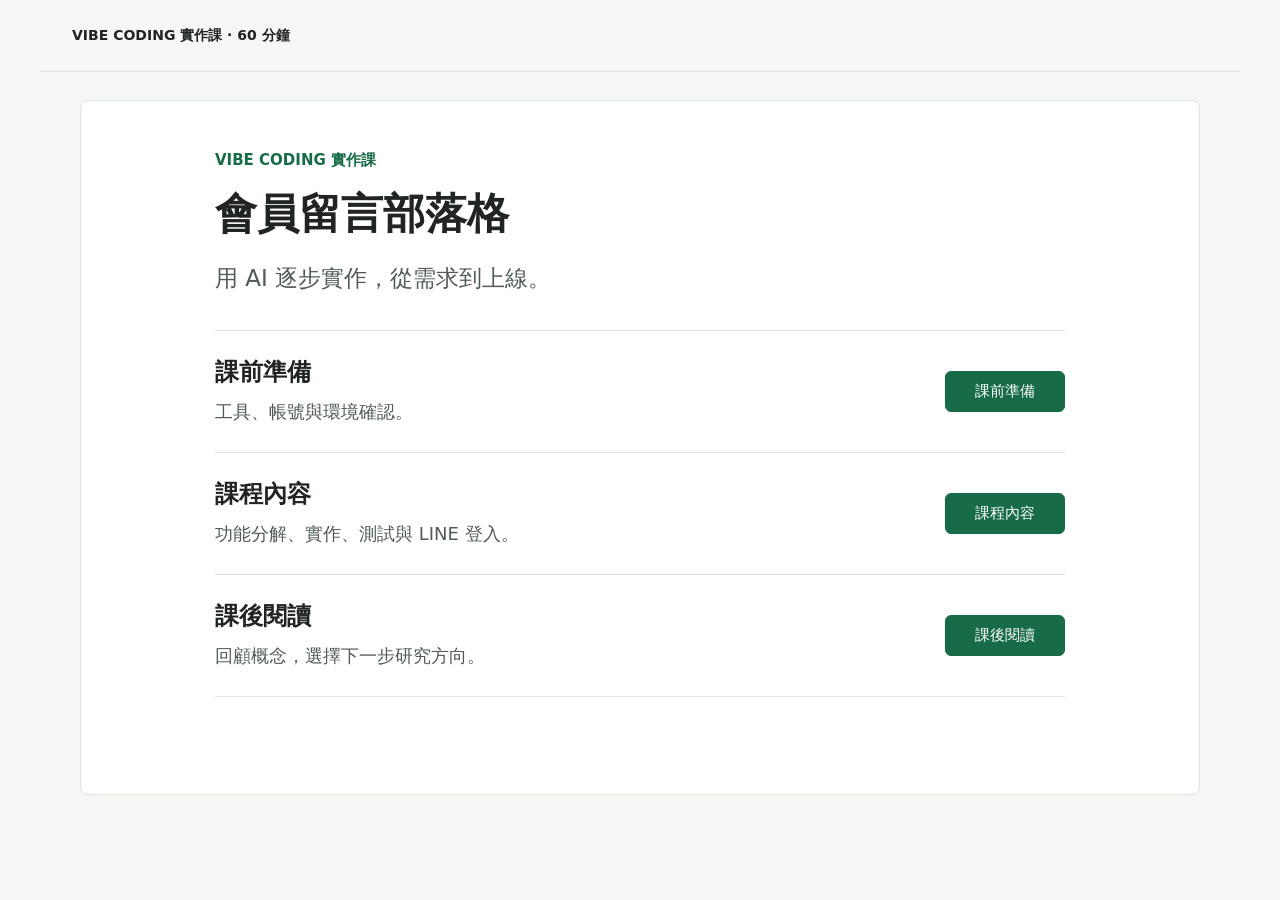
==== index.html @ 8db3536c "first init" ====
<!doctype html>
<html lang="zh-Hant"><head><meta charset="utf-8"><meta name="viewport" content="width=device-width,initial-scale=1"><title>用 Vibe Coding 做出會員留言部落格</title>
<style>
:root{--ink:#202522;--muted:#505b54;--green:#176b46;--paper:#ffffff;--line:#dde4df}
*{box-sizing:border-box}body{margin:0;background:#f5f7f5;color:var(--ink);font-family:system-ui,"Noto Sans TC","Microsoft JhengHei",sans-serif;letter-spacing:0}
header{max-width:1200px;margin:auto;min-height:72px;padding:18px 32px;display:flex;align-items:center;justify-content:space-between;gap:20px;border-bottom:1px solid var(--line);font-size:14px}
header>span{font-weight:700}header>div{display:flex;gap:8px}
button,select{font:inherit;font-size:15px;padding:10px 16px;border:1px solid #b5c2b9;border-radius:6px;background:white;color:var(--ink);cursor:pointer}
button:hover{background:#edf3ef;border-color:var(--green)}button:disabled{opacity:.4;cursor:default}
button:focus-visible,select:focus-visible,a:focus-visible,input:focus-visible{outline:3px solid var(--green);outline-offset:3px}
button[aria-pressed="true"]{background:#e8f2eb}
main{max-width:1120px;margin:28px auto;min-height:calc(100vh - 205px);padding:38px 48px;background:white;border:1px solid var(--line);border-radius:8px}
.slide{display:none}.slide.active{display:block}body:not(.unlocked) .slide.protected{display:none!important}
.label{font-size:15px;font-weight:700;color:var(--green);margin-bottom:16px}
h1{font-size:42px;line-height:1.35;margin:0 0 16px;letter-spacing:0}
h2{font-size:32px;line-height:1.4;margin:0 0 26px;letter-spacing:0}
h3{font-size:23px;line-height:1.45;margin:0 0 10px}
p,li{font-size:21px;line-height:1.8}p{margin:12px 0}ol{padding-left:1.6em}li{padding-left:4px;margin:7px 0}
.lead{font-size:23px;line-height:1.7;color:var(--muted)}
.grid{display:grid;grid-template-columns:1fr 1fr;gap:36px;margin:22px 0}.three{grid-template-columns:repeat(3,1fr);gap:28px}
.block{min-width:0;border-top:2px solid #d3dfd6;padding-top:18px}
.flow{display:grid;grid-template-columns:repeat(4,1fr);gap:22px;margin:28px 0}.flow>div{min-width:0;border-top:2px solid #d3dfd6;padding-top:16px}
.flow strong{display:block;font-size:23px;line-height:1.5}.flow small{display:block;font-size:18px;line-height:1.65;color:var(--muted);margin-top:8px}
.prompt{background:#f0f5f1;border-left:4px solid var(--green);padding:20px 24px;margin-top:24px;font-size:21px;line-height:1.8}
.prompt b{display:block;font-size:17px;color:var(--green);margin-bottom:8px}
.check{font-size:18px;line-height:1.8;color:var(--muted);margin-top:18px}
.note{display:none;margin-top:26px;padding-top:18px;border-top:1px dashed #b5c2b9;color:var(--muted);font-size:17px;line-height:1.8;overflow-wrap:anywhere}
body.notes .slide.active .note{display:block}
a{color:#105a9b;text-decoration:underline;text-underline-offset:4px;overflow-wrap:anywhere}
code{font-size:.9em;background:#edf1ed;padding:3px 6px;border-radius:3px;overflow-wrap:anywhere}
table{width:100%;border-collapse:collapse;font-size:20px}td,th{padding:15px 14px;text-align:left;line-height:1.65;border-bottom:1px solid var(--line);overflow-wrap:anywhere}th{font-size:18px;background:#f1f5f2;color:var(--ink)}
footer{max-width:1120px;margin:0 auto;padding:0 0 24px;display:flex;align-items:center;gap:10px;flex-wrap:wrap}
#jump{max-width:350px;min-width:0}#counter{margin-left:auto;font-size:15px;color:var(--muted);font-variant-numeric:tabular-nums}
#progress{height:3px;background:var(--green);position:fixed;bottom:0;left:0}
#home{max-width:850px;margin:auto;padding:12px 0}#home .lead{margin-bottom:32px}
#home .grid{display:block;border-top:1px solid var(--line);margin:0}
#home .block{border-top:0;border-bottom:1px solid var(--line);padding:24px 0;display:grid;grid-template-columns:1fr auto;column-gap:28px;align-items:center}
#home .block h3{grid-column:1;margin:0;font-size:24px}
#home .block p{grid-column:1;font-size:18px;color:var(--muted);margin:6px 0 0}
#home .block button{grid-column:2;grid-row:1 / span 2;background:var(--green);color:white;border-color:var(--green);min-width:120px}
#home .block button:hover{background:#105235}
body.home-view footer,body.home-view #progress,body.home-view header>div{display:none}
dialog{width:min(460px,90vw);padding:28px;background:white;border:1px solid #b5c2b9;border-radius:8px;color:var(--ink)}
dialog::backdrop{background:#19281f80}dialog h2{font-size:26px;margin-bottom:12px}dialog p{font-size:18px}
dialog input{width:100%;font:inherit;border:1px solid #b5c2b9;border-radius:5px;padding:12px;margin:12px 0}
.dialog-actions{display:flex;gap:10px}dialog #password-unlock{background:var(--green);color:white;border-color:var(--green)}
#password-error{color:#a12626;font-size:16px;min-height:28px}
@media(max-width:1150px){main{margin:24px;max-width:none}footer{margin:0 24px}}
@media(max-width:760px){header{padding:16px 20px;align-items:flex-start;font-size:13px}header>div{flex-wrap:wrap;justify-content:flex-end}header button{font-size:13px;padding:8px 10px}main{margin:16px;padding:26px 22px;min-height:calc(100vh - 210px)}h1{font-size:32px}h2{font-size:27px}h3{font-size:22px}p,li,.lead{font-size:19px}.grid,.three,.flow{grid-template-columns:1fr;gap:22px}.prompt{font-size:19px;padding:18px}.check{font-size:17px}table{font-size:17px}td,th{padding:12px 8px}th{font-size:16px}footer{margin:0 16px;gap:8px}footer button,footer select{padding:9px 11px;font-size:13px}#jump{max-width:240px;flex:1}#home .block{grid-template-columns:1fr;gap:10px;padding:22px 0}#home .block h3,#home .block p,#home .block button{grid-column:1;grid-row:auto}#home .block button{justify-self:start;margin-top:8px}#home .block p{margin:0}#home .lead{margin-bottom:24px}dialog{padding:24px}}
@media print{header,footer,#progress,dialog,button[data-target]{display:none!important}body{background:white}main{border:0;margin:0;padding:0;max-width:none}.slide{display:block!important;break-after:page;padding:24px}.note{display:none!important}h1{font-size:34px}h2{font-size:28px}p,li,.prompt{font-size:18px}@page{size:A4 landscape;margin:12mm}}
.video-frame{width:100%;aspect-ratio:16/9;background:#eef2ef;margin:16px 0;border-radius:6px;overflow:hidden}.video-frame iframe{display:block;width:100%;height:100%;border:0}.video-link{font-size:17px;line-height:1.6}@media print{.video-frame{display:none}}
</style></head><body>
<header><span>VIBE CODING 實作課 · 60 分鐘</span><div><button id="notes" aria-pressed="false">講者筆記</button> <button id="fullscreen">全螢幕</button></div></header>
<main>
<section class="slide" id="home"><div class="label">VIBE CODING 實作課</div><h1>會員留言部落格</h1><p class="lead">用 AI 逐步實作，從需求到上線。</p><div class="grid three"><div class="block"><h3>課前準備</h3><p>工具、帳號與環境確認。</p><button data-target="preparation">課前準備</button></div><div class="block"><h3>課程內容</h3><p>功能分解、實作、測試與 LINE 登入。</p><button data-target="course">課程內容</button></div><div class="block"><h3>課後閱讀</h3><p>回顧概念，選擇下一步研究方向。</p><button data-target="reading">課後閱讀</button></div></div></section>
<section class="slide" id="preparation"><div class="label">課前準備 · Windows / Mac</div><h2>1. 建立 GitHub 帳號</h2><p><a href="https://github.com/signup" target="_blank" rel="noopener noreferrer">開啟 GitHub 註冊頁</a></p><ol><li>依頁面提示選擇註冊方式。</li><li>設定帳號資料與使用者名稱。</li><li>完成畫面要求的驗證，確認 Email 已驗證。</li><li>登入後，確認右上角能找到自己的個人帳號。</li></ol><p class="check">Windows 與 Mac 都用瀏覽器操作。已有帳號的同學直接登入即可。</p><p class="check">完成條件：能登入 GitHub，並記得自己的使用者名稱。</p><aside class="note">官方指引：https://docs.github.com/en/account-and-profile/how-tos/account-management/creating-an-account-on-github 。頁面可能提供 Email 或其他帳號註冊方式，以實際提示為準。</aside></section>
<section class="slide"><div class="label">課前準備 · Windows / Mac</div><h2>2. 使用 GitHub 帳號註冊 Netlify</h2><p><a href="https://app.netlify.com/signup" target="_blank" rel="noopener noreferrer">開啟 Netlify 註冊頁</a></p><ol><li>先確認瀏覽器已登入剛才的 GitHub 帳號。</li><li>在 Netlify 註冊頁選擇 GitHub。</li><li>若跳到 GitHub 授權頁，確認帳號後同意登入所需授權。</li><li>回到 Netlify，依畫面完成初始設定。</li><li>能進入 Netlify 管理頁面，就完成帳號準備。</li></ol><p class="check">Windows 與 Mac 操作相同。今天先完成註冊，專案部署在課堂進行。</p><aside class="note">註冊 Netlify 與授權部署某個 GitHub repository 是不同步驟；不要將登入授權誤認為已完成專案串接。參考 https://docs.netlify.com/manage/accounts-and-billing/user-settings/ 。</aside></section>
<section class="slide"><div class="label">課前準備 · Windows / Mac</div><h2>3. 安裝 Antigravity</h2><p><a href="https://antigravity.google/download" target="_blank" rel="noopener noreferrer">開啟 Antigravity 官方下載頁</a>，選擇本課使用的 <strong>Antigravity IDE</strong>。</p><div class="grid"><div class="block"><h3>Windows</h3><div class="video-frame"><iframe src="https://www.youtube-nocookie.com/embed/L0rEJdU8fmA" title="Windows：安裝 Antigravity 教學影片" loading="lazy" referrerpolicy="strict-origin-when-cross-origin" allow="accelerometer; autoplay; clipboard-write; encrypted-media; gyroscope; picture-in-picture; web-share" allowfullscreen></iframe></div><p class="video-link"><a href="https://www.youtube.com/watch?v=L0rEJdU8fmA" target="_blank" rel="noopener noreferrer">在 YouTube 觀看 Windows 教學</a></p><p>選 Windows 與對應架構。<br>下載後執行安裝程式，依提示完成安裝。<br>從開始選單開啟 Antigravity。</p><p class="check">設定 → 系統 → 關於 → 系統類型：確認 x64 或 ARM64。</p></div><div class="block"><h3>Mac</h3><div class="video-frame"><iframe src="https://www.youtube-nocookie.com/embed/P3u3w96lR7U" title="Mac：安裝 Antigravity 教學影片" loading="lazy" referrerpolicy="strict-origin-when-cross-origin" allow="accelerometer; autoplay; clipboard-write; encrypted-media; gyroscope; picture-in-picture; web-share" allowfullscreen></iframe></div><p class="video-link"><a href="https://www.youtube.com/watch?v=P3u3w96lR7U" target="_blank" rel="noopener noreferrer">在 YouTube 觀看 Mac 教學</a></p><p>選 macOS 與對應晶片。<br>打開下載檔，依安裝提示完成。<br>從「應用程式」開啟 Antigravity。</p><p class="check">Apple 選單 → 關於這台 Mac：M 系列選 Apple Silicon，Intel 選 Intel。</p></div></div><aside class="note">官方下載頁同時提供多種產品，講師應指明 IDE，並於課前提供示範使用的版本。遇到系統版本不支援時請先聯絡講師，勿隨意安裝非官方來源。</aside></section>
<section class="slide"><div class="label">課前準備 · Windows / Mac</div><h2>3. 登入並確認 Antigravity 可以使用</h2><ol><li>開啟 Antigravity，依初始設定提示操作。</li><li>選擇登入，依提示在瀏覽器完成帳號驗證。</li><li>返回 Antigravity，確認可以開啟專案與使用 AI 對話。</li><li>建立一個「blog-class」資料夾，並在工具內開啟。</li></ol><div class="prompt"><b>第一次交給 AI 的任務</b>請在這個專案建立一個簡單的歡迎網頁，標題是「我的部落格」，並告訴我如何預覽。請先用不需要額外套件的方式完成。</div><p class="check">完成條件：看得到網頁，再請 AI 修改標題，確認更新。</p><aside class="note">官方入門文件：https://antigravity.google/docs 。實際登入方式、介面與可用額度依目前產品及帳號而定。若不能使用 AI，應在課前排除。</aside></section>
<section class="slide"><div class="label">課前準備 · Windows / Mac</div><h2>4. 安裝 Node.js，npm 會一起安裝</h2><p>Node.js 執行專案工具；npm 用來安裝專案需要的套件。</p><p><a href="https://nodejs.org/en/download" target="_blank" rel="noopener noreferrer">開啟 Node.js 官方下載頁</a>，選擇 <strong>LTS</strong> 與自己的作業系統。</p><div class="grid"><div class="block"><h3>Windows</h3><p>選適合電腦架構的 .msi 安裝檔。<br>執行安裝，保留 npm 與 PATH 預設選項。<br>安裝後重新開啟 Antigravity。</p></div><div class="block"><h3>Mac</h3><p>選 macOS 的 .pkg 安裝檔。<br>打開安裝程式，依提示完成。<br>安裝後重新開啟 Antigravity。</p></div></div><p class="check">已有 Node.js 的同學先檢查版本；依講師起始專案要求決定是否更新。</p><aside class="note">npm 官方安裝文件：https://docs.npmjs.com/downloading-and-installing-node-js-and-npm/ 。簡單 HTML 不一定需要 Node.js，但本課若使用套件與建置工具就需要。講師應固定起始專案支援的 LTS 版本，課堂不另教版本管理器。</aside></section>
<section class="slide"><div class="label">課前準備 · Windows / Mac</div><h2>5. 選擇 Vibe Coding Agent</h2><p class="lead">你可以選擇自己喜歡的 Agent，這堂課我使用 <strong>Claude</strong> 示範。</p><div class="grid"><div class="block"><h3>開發工具</h3><p>Antigravity 是我們開啟專案、查看程式與預覽成果的工作環境。</p></div><div class="block"><h3>Vibe Coding Agent</h3><p>理解你的需求，協助建立、修改與檢查程式。請選擇能操作專案檔案的 Agent。</p></div></div><ol><li>依你選擇的 Agent 完成設定與登入。</li><li>確認 Agent 能存取「blog-class」專案。</li><li>請它修改網頁標題，重新預覽確認結果。</li></ol><p class="check">Windows 與 Mac 都需完成相同的使用測試；安裝方式依所選 Agent 的官方指引。</p><aside class="note">講師使用 Claude，同學可自由選擇 Agent。Claude 模型與 Claude Code 是不同層次的選擇，依講師實際示範配置說明；不要預設每個工具都支援相同模型或登入方式。學生應於課前確認能使用且可讀寫專案。</aside></section>
<section class="slide"><div class="label">課前準備 · Windows / Mac</div><h2>6. 檢查安裝結果</h2><div class="grid"><div class="block"><h3>Windows</h3><p>開啟開始選單，搜尋並開啟「命令提示字元」。</p><p><code>node -v</code><br><code>npm -v</code></p><p class="check">PowerShell 若出現 npm.ps1 執行限制，先用命令提示字元或 <code>npm.cmd -v</code>。</p></div><div class="block"><h3>Mac</h3><p>按 Command + 空白鍵，搜尋並開啟「終端機」。</p><p><code>node -v</code><br><code>npm -v</code></p><p class="check">每行輸入後按 Enter。兩個指令都應顯示版本號。</p></div></div><p class="check">找不到指令時，先關閉並重開終端機與 Antigravity；仍失敗就把錯誤訊息提供給講師。</p><p class="check">另檢查 <code>git --version</code>。若未安裝，依 <a href="https://git-scm.com/downloads" target="_blank" rel="noopener noreferrer">Git 官方指引</a>完成，Mac 依系統提示安裝開發工具。</p><button data-target="course">準備完成，開始課程</button><aside class="note">Node.js 安裝不等於已安裝 Git，GitHub 帳號也不會自動提供本機 Git。先確認所有同學的 Git 可用。安裝 npm 不需要建立 npm 帳號。</aside></section>
<section class="slide protected" id="course"><div class="label">01 · 使用者視角 vs 工程師視角</div><h2>同一個部落格，兩種工作流程</h2><div class="grid"><div class="block"><h3>使用者視角</h3><ol><li>進入部落格</li><li>用 LINE 登入</li><li>發表留言</li></ol></div><div class="block"><h3>工程師視角</h3><ol><li>定義部落格功能</li><li>定義會員與註冊功能</li><li>實作與測試留言</li><li>串接 LINE Login</li></ol></div></div><p class="lead">我們用 AI，把使用者的需求一步步變成可以操作的網站。</p><aside class="note">先展示成品，再切換到工程師視角。開發順序不同於使用者操作順序。這堂課以具備會員與留言功能的部落格為案例。</aside></section>
<section class="slide protected"><div class="label">02 · 所需工具</div><h2>開始前，準備好三項工具</h2><div class="grid three"><div class="block"><h3>GitHub 帳號</h3><p>存放程式碼與版本。</p><p class="check">Git 負責版本管理。GitHub 是存放 Git 專案的平台。</p></div><div class="block"><h3>Netlify 帳號</h3><p>部署網站，取得可分享的網址。</p><p class="check">連接 GitHub，程式更新後觸發部署。</p></div><div class="block"><h3>Antigravity</h3><p>用自然語言請 AI 建立與修改程式。</p><p class="check">課前完成安裝與登入。Agent 可自由選擇，本課以 Claude 示範。</p></div></div><div class="prompt"><b>課前小任務</b>請用 Antigravity 產生一個簡單網頁，並成功預覽。確認工具能使用，再開始課堂實作。</div><aside class="note">課堂先帶四個操作：開啟專案資料夾、描述需求、預覽成果、提出具體修改。完整留言與登入也需要資料庫及 LINE Login channel；講師應課前準備好設定與可部署的起始專案，或給同步實作同學設定指引。Git 本身沒有帳號。</aside></section>
<section class="slide protected"><div class="label">03 · 我們來實作吧！</div><h2>一個讓會員註冊、留言的部落格</h2><p class="lead">所有人可以閱讀文章，會員登入後可以發表留言。</p><div class="flow"><div><strong>部落格定義</strong><small>文章、閱讀、留言</small></div><div><strong>會員定義</strong><small>註冊、登入、權限</small></div><div><strong>測試</strong><small>確認資料與功能</small></div><div><strong>LINE Login</strong><small>接入真實身分</small></div></div><div class="prompt"><b>今天的完成條件</b>文章能閱讀、留言能保存、留言能辨識作者，最後使用 LINE 登入完成留言。</div><aside class="note">建議節奏：視角與工具 8 分鐘、需求分解 5 分鐘、部落格 15 分鐘、會員 12 分鐘、測試 8 分鐘、LINE 串接 12 分鐘。部署穿插在實作中。這是使用準備好起始專案的示範安排。</aside></section>
<section class="slide protected"><div class="label">04 · 部落格功能實作</div><h2>先定義網站需要做什麼</h2><div class="grid"><div class="block"><h3>文章功能</h3><p>文章列表<br>文章內容頁<br>標題、摘要與內容</p></div><div class="block"><h3>留言功能</h3><p>閱讀留言<br>新增留言<br>刪除自己的留言</p></div></div><div class="prompt"><b>交給 AI 的需求</b>請規劃一個班級部落格，包含文章列表、文章內容與留言區。訪客可以閱讀，登入會員才能留言。請先列出頁面、資料與實作步驟，再開始建立。</div><aside class="note">先用範例文章，不加文章編輯後台。留言要有規則，會員功能稍後接入。</aside></section>
<section class="slide protected"><div class="label">04 · 部落格功能實作</div><h2>畫面、規則與資料，各自負責什麼？</h2><div class="grid three"><div class="block"><h3>前端</h3><p>顯示文章、留言與輸入框。</p></div><div class="block"><h3>後端</h3><p>處理留言請求，檢查資料與權限。</p></div><div class="block"><h3>資料庫</h3><p>保存文章、會員及留言。</p></div></div><div class="prompt"><b>交給 AI 的需求</b>請建立文章與留言畫面，使用共用資料庫儲存留言。每則留言記錄文章、作者、內容與時間。請依起始專案的架構實作，並標明尚未接通的會員功能。</div><p class="check">先看到畫面，再確認重新整理與其他瀏覽器能讀到相同資料。</p><aside class="note">留言只存在本機瀏覽器不等於共用資料庫。未接會員時可先用開發測試資料，正式留言入口需等待會員與權限接通。</aside></section>
<section class="slide protected"><div class="label">04 · 部落格功能實作</div><h2>第一版完成，就先部署一次</h2><div class="grid"><div class="block"><h3>Git + GitHub</h3><p>保存一次修改版本。<br>把程式碼推送到遠端專案。</p></div><div class="block"><h3>Netlify</h3><p>連接 GitHub 專案。<br>依架構設定建置與環境變數。</p></div></div><p class="lead">取得網站網址，從手機或另一個瀏覽器開啟。</p><div class="prompt"><b>交給 AI 的需求</b>請依現有專案整理 Netlify 部署步驟，列出前端、後端與資料庫需要的設定。秘密值放在後端環境變數，並告訴我如何確認部署成功。</div><aside class="note">部署貫穿實作，不再另外增加一大段理論。純靜態 HTML 不足以獨自完成安全登入與多人共用留言，需要相容的後端函式或外部後端服務與資料庫。</aside></section>
<section class="slide protected"><div class="label">05 · 會員功能實作</div><h2>先定義網站自己的會員</h2><table><thead><tr><th>功能</th><th>規則</th></tr></thead><tbody><tr><td>註冊</td><td>建立網站會員資料，同一身分不重複建立</td></tr><tr><td>登入</td><td>確認會員身分，維持登入狀態</td></tr><tr><td>留言</td><td>用登入會員作為作者</td></tr><tr><td>刪除</td><td>只允許作者刪除自己的留言</td></tr><tr><td>登出</td><td>結束登入狀態，不能繼續新增留言</td></tr></tbody></table><p class="check">會員資料包含網站會員 ID、顯示名稱與外部身分識別。</p><aside class="note">先設計網站資料與規則，最後用 LINE 當登入來源。會員註冊可以在第一次 LINE 登入成功時自動完成。</aside></section>
<section class="slide protected"><div class="label">05 · 會員功能實作</div><h2>先用測試身分，接通會員與留言</h2><div class="prompt"><b>交給 AI 的需求</b>請實作會員資料與留言權限。先提供僅限開發環境的測試會員 A、B，用來驗證註冊、登入、登出。後端用登入狀態決定作者，並檢查刪除權限。LINE 串接後替換測試登入，正式環境必須關閉測試入口。</div><div class="grid"><div class="block"><h3>會員 A</h3><p>新增一則留言。<br>能刪除自己的留言。</p></div><div class="block"><h3>會員 B</h3><p>看到 A 的留言。<br>不能刪除 A 的留言。</p></div></div><aside class="note">這裡不另做一套帳號密碼登入。開發測試入口不能成為公開網站的登入漏洞；公開測試前須確認環境隔離或關閉入口。</aside></section>
<section class="slide protected"><div class="label">06 · 測試</div><h2>我們怎麼知道功能真的完成了？</h2><table><thead><tr><th>測試操作</th><th>預期結果</th></tr></thead><tbody><tr><td>未登入發表留言</td><td>後端拒絕，畫面提示登入</td></tr><tr><td>會員 A 發表留言</td><td>留言顯示正確作者</td></tr><tr><td>重新整理、換瀏覽器</td><td>仍能讀到已保存的留言</td></tr><tr><td>會員 B 刪除 A 的留言</td><td>後端拒絕刪除</td></tr><tr><td>空白留言、送出失敗</td><td>顯示清楚提示，不假裝成功</td></tr><tr><td>登出後再次留言</td><td>要求重新登入</td></tr></tbody></table><aside class="note">除了手動操作，也請 AI 提供對應權限檢查。僅隱藏刪除按鈕不能證明後端權限正確。</aside></section>
<section class="slide protected"><div class="label">06 · 測試</div><h2>遇到問題，怎麼讓 AI 協助修正？</h2><div class="grid"><div class="block"><h3>描述操作與預期</h3><p>「我用會員 B 刪除 A 的留言，預期應該拒絕。」</p></div><div class="block"><h3>描述實際結果</h3><p>「實際上留言被刪掉了。請檢查後端權限。」</p></div></div><div class="prompt"><b>交給 AI 的需求</b>請根據這個重現步驟定位原因，提出修正並說明如何驗證。修正後重新檢查未登入、作者本人及其他會員的操作結果。</div><p class="lead">修正後，再做同一個測試確認結果。</p><aside class="note">示範一個錯誤回報。錯誤訊息可以給 AI，秘密金鑰與會員個資需移除。不要只要求「幫我修好」。</aside></section>
<section class="slide protected"><div class="label">07 · 串接 LINE Login</div><h2>把測試身分換成 LINE 身分</h2><div class="flow"><div><strong>網站入口</strong><small>按下 LINE 登入</small></div><div><strong>LINE 授權</strong><small>使用者登入並同意</small></div><div><strong>後端驗證</strong><small>處理授權回傳</small></div><div><strong>會員登入</strong><small>找到會員或首次建立</small></div></div><p class="lead">LINE 確認外部身分，網站保存自己的會員資料與權限。</p><p class="check">首次登入完成會員註冊；再次登入找到同一位會員。</p><aside class="note">這是概念流程，不是完整協定細節。LINE Login 不等於 LINE 聊天機器人。額外手機或班級資格驗證可以留作課後延伸。</aside></section>
<section class="slide protected"><div class="label">07 · 串接 LINE Login</div><h2>完成設定，跑一次真正的登入與留言</h2><div class="prompt"><b>交給 AI 的需求</b>請將會員登入串接 LINE Login，列出 channel、回呼網址與後端環境變數設定。後端完成身分驗證並維持登入狀態，首次登入建立會員。請處理取消授權，並關閉正式環境的測試登入。</div><div class="grid"><div class="block"><h3>整合驗收</h3><p>首次登入不漏建會員。<br>再次登入不重複建立。<br>登入後能留言，登出後不能。</p></div><div class="block"><h3>持續交付</h3><p>提交並推送新版本。<br>確認 Netlify 部署結果。<br>在線上網址再跑一次流程。</p></div></div><aside class="note">課前準備 LINE channel，並確認正式網址的回呼設定。先講測試，再串接，最後仍需整合測試。Git 更新觸發設定好的建置、檢查與部署；自動化測試需要額外配置。</aside></section>
<section class="slide protected" id="reading"><div class="label">課後閱讀</div><h2>從今天的成果，回頭理解技術</h2><table><thead><tr><th>今天做了什麼</th><th>接著研究什麼</th></tr></thead><tbody><tr><td>文章與留言畫面</td><td>HTML、CSS、JavaScript 與響應式版面</td></tr><tr><td>保存會員與留言</td><td>後端 API、資料庫與資料關聯</td></tr><tr><td>LINE 登入後留言</td><td>OAuth、登入狀態與後端權限檢查</td></tr><tr><td>保存版本與更新網站</td><td>Git、GitHub、建置與 CI/CD</td></tr></tbody></table><div class="prompt"><b>課後練習</b>選一個小需求，例如顯示留言時間。先寫完成條件，再請 AI 實作、驗證，最後部署新版。</div><p class="check">閱讀方向：MDN Web Docs、Git 官方文件、Netlify Docs 與 LINE Developers 文件。</p><button data-target="home">回到首頁</button></section>
</main><footer><button data-target="home">首頁</button><button id="prev" aria-label="上一張">上一張</button><button id="next" aria-label="下一張">下一張</button><select id="jump" aria-label="選擇投影片"></select><button id="print">列印 / PDF</button><span id="counter" aria-live="polite"></span></footer><div id="progress"></div>
<dialog id="password-dialog" aria-labelledby="password-title"><div id="password-form"><h2 id="password-title">輸入課程密碼</h2><p>解鎖課程內容與課後閱讀。</p><label for="course-password">密碼</label><input id="course-password" type="password" autocomplete="off" required aria-describedby="password-error"><div id="password-error" role="alert"></div><div class="dialog-actions"><button type="button" id="password-unlock">解鎖</button><button type="button" id="password-cancel">取消</button></div></div></dialog>
<script>
document.querySelectorAll('[data-target]').forEach(button=>button.onclick=()=>show(slides.findIndex(s=>s.id===button.dataset.target)));
const slides=[...document.querySelectorAll('.slide')];let current=0,unlocked=false,pendingSlide=0;const jump=document.getElementById('jump');const dialog=document.getElementById('password-dialog');const password=document.getElementById('course-password');const error=document.getElementById('password-error');
function updateMenu(){jump.replaceChildren();slides.forEach((s,i)=>{const o=document.createElement('option');o.value=i;o.textContent=s.classList.contains('protected')&&!unlocked ? `${i+1}. 需密碼解鎖` : `${i+1}. ${s.querySelector('h1,h2').textContent}`;jump.append(o)});jump.value=current}
function show(i){const target=Math.max(0,Math.min(slides.length-1,i));if(slides[target].classList.contains('protected')&&!unlocked){pendingSlide=target;jump.value=current;password.value='';error.textContent='';if(!dialog.open)dialog.showModal();password.focus();return}current=target;document.body.classList.toggle('home-view',slides[current].id==='home');slides.forEach((s,n)=>{s.classList.toggle('active',n===current);s.setAttribute('aria-hidden',n!==current)});jump.value=current;document.getElementById('counter').textContent=`${current+1} / ${slides.length}`;document.getElementById('progress').style.width=`${(current+1)/slides.length*100}%`;document.getElementById('prev').disabled=current===0;document.getElementById('next').disabled=current===slides.length-1;try{history.replaceState(null,'',`#slide-${current+1}`)}catch{}window.scrollTo(0,0)}
function unlockCourse(){if(password.value!=='moz-tutorial'){error.textContent='密碼不正確，請重新輸入。';password.focus();return}unlocked=true;document.body.classList.add('unlocked');password.value='';dialog.close();updateMenu();show(pendingSlide)}
document.getElementById('password-unlock').onclick=unlockCourse;
password.addEventListener('keydown',e=>{if(e.key==='Enter'){e.preventDefault();unlockCourse()}});
document.getElementById('password-cancel').onclick=()=>dialog.close();updateMenu();const requestedSlide=(Number(location.hash.match(/slide-(\d+)/)?.[1])||1)-1;show(0);
document.getElementById('prev').onclick=()=>show(current-1);document.getElementById('next').onclick=()=>show(current+1);jump.onchange=()=>show(Number(jump.value));document.getElementById('notes').onclick=e=>{const on=document.body.classList.toggle('notes');e.target.setAttribute('aria-pressed',on)};document.getElementById('print').onclick=()=>window.print();document.getElementById('fullscreen').onclick=async()=>{try{if(document.fullscreenElement)await document.exitFullscreen();else await document.documentElement.requestFullscreen()}catch{document.getElementById('fullscreen').textContent='此環境不支援全螢幕'}};document.addEventListener('keydown',e=>{if(dialog.open)return;if(['SELECT','INPUT','TEXTAREA','BUTTON'].includes(document.activeElement.tagName))return;if(['ArrowRight','PageDown',' '].includes(e.key)){e.preventDefault();show(current+1)}if(['ArrowLeft','PageUp'].includes(e.key)){e.preventDefault();show(current-1)}if(e.key==='Home')show(0);if(e.key==='End')show(slides.length-1)});show(requestedSlide);
</script></body></html>
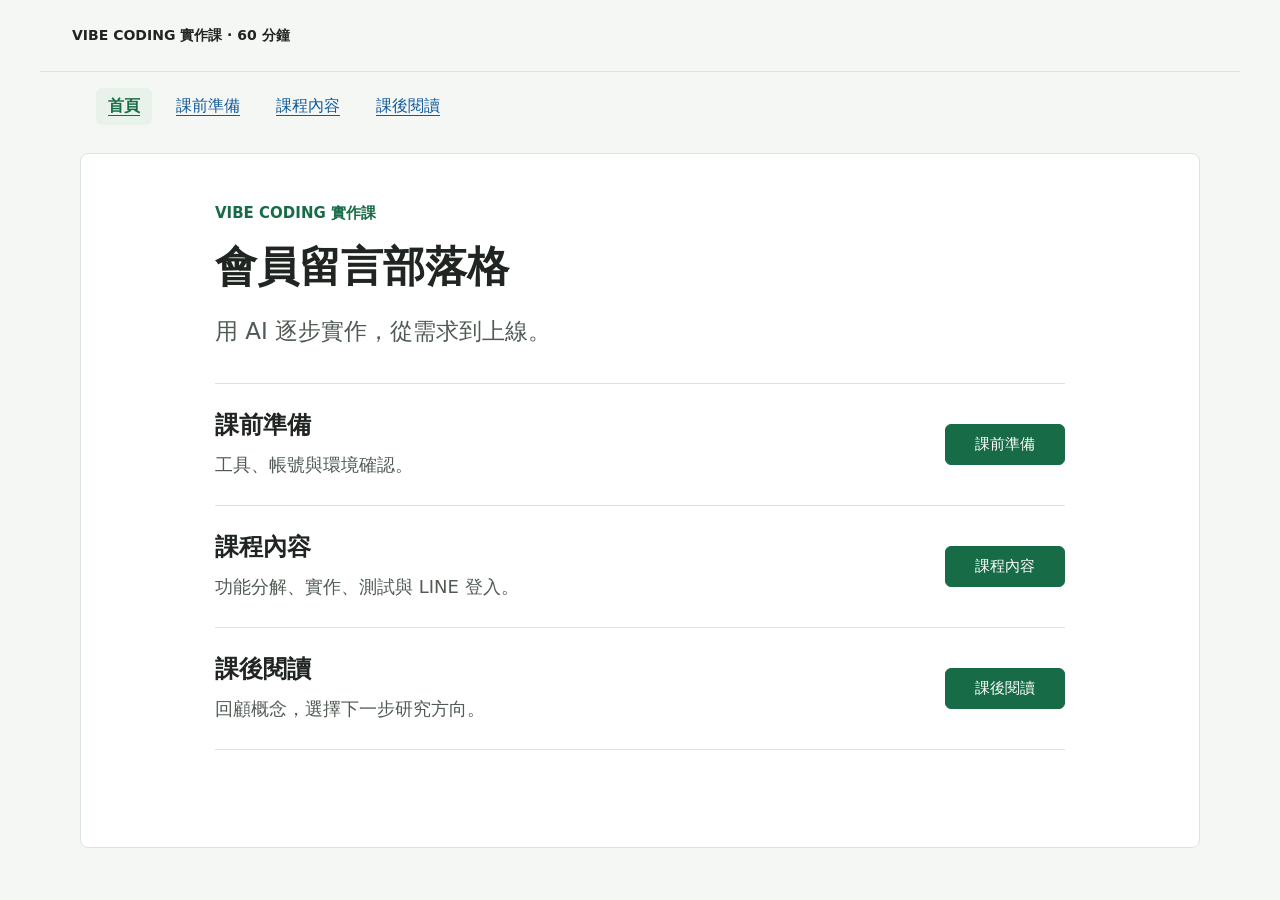
==== commit 04688896: "Split workshop into independently editable section pages" ====
--- a/index.html
+++ b/index.html
@@ -1,88 +1,47 @@
 <!doctype html>
-<html lang="zh-Hant"><head><meta charset="utf-8"><meta name="viewport" content="width=device-width,initial-scale=1"><title>用 Vibe Coding 做出會員留言部落格</title>
-<style>
-:root{--ink:#202522;--muted:#505b54;--green:#176b46;--paper:#ffffff;--line:#dde4df}
-*{box-sizing:border-box}body{margin:0;background:#f5f7f5;color:var(--ink);font-family:system-ui,"Noto Sans TC","Microsoft JhengHei",sans-serif;letter-spacing:0}
-header{max-width:1200px;margin:auto;min-height:72px;padding:18px 32px;display:flex;align-items:center;justify-content:space-between;gap:20px;border-bottom:1px solid var(--line);font-size:14px}
-header>span{font-weight:700}header>div{display:flex;gap:8px}
-button,select{font:inherit;font-size:15px;padding:10px 16px;border:1px solid #b5c2b9;border-radius:6px;background:white;color:var(--ink);cursor:pointer}
-button:hover{background:#edf3ef;border-color:var(--green)}button:disabled{opacity:.4;cursor:default}
-button:focus-visible,select:focus-visible,a:focus-visible,input:focus-visible{outline:3px solid var(--green);outline-offset:3px}
-button[aria-pressed="true"]{background:#e8f2eb}
-main{max-width:1120px;margin:28px auto;min-height:calc(100vh - 205px);padding:38px 48px;background:white;border:1px solid var(--line);border-radius:8px}
-.slide{display:none}.slide.active{display:block}body:not(.unlocked) .slide.protected{display:none!important}
-.label{font-size:15px;font-weight:700;color:var(--green);margin-bottom:16px}
-h1{font-size:42px;line-height:1.35;margin:0 0 16px;letter-spacing:0}
-h2{font-size:32px;line-height:1.4;margin:0 0 26px;letter-spacing:0}
-h3{font-size:23px;line-height:1.45;margin:0 0 10px}
-p,li{font-size:21px;line-height:1.8}p{margin:12px 0}ol{padding-left:1.6em}li{padding-left:4px;margin:7px 0}
-.lead{font-size:23px;line-height:1.7;color:var(--muted)}
-.grid{display:grid;grid-template-columns:1fr 1fr;gap:36px;margin:22px 0}.three{grid-template-columns:repeat(3,1fr);gap:28px}
-.block{min-width:0;border-top:2px solid #d3dfd6;padding-top:18px}
-.flow{display:grid;grid-template-columns:repeat(4,1fr);gap:22px;margin:28px 0}.flow>div{min-width:0;border-top:2px solid #d3dfd6;padding-top:16px}
-.flow strong{display:block;font-size:23px;line-height:1.5}.flow small{display:block;font-size:18px;line-height:1.65;color:var(--muted);margin-top:8px}
-.prompt{background:#f0f5f1;border-left:4px solid var(--green);padding:20px 24px;margin-top:24px;font-size:21px;line-height:1.8}
-.prompt b{display:block;font-size:17px;color:var(--green);margin-bottom:8px}
-.check{font-size:18px;line-height:1.8;color:var(--muted);margin-top:18px}
-.note{display:none;margin-top:26px;padding-top:18px;border-top:1px dashed #b5c2b9;color:var(--muted);font-size:17px;line-height:1.8;overflow-wrap:anywhere}
-body.notes .slide.active .note{display:block}
-a{color:#105a9b;text-decoration:underline;text-underline-offset:4px;overflow-wrap:anywhere}
-code{font-size:.9em;background:#edf1ed;padding:3px 6px;border-radius:3px;overflow-wrap:anywhere}
-table{width:100%;border-collapse:collapse;font-size:20px}td,th{padding:15px 14px;text-align:left;line-height:1.65;border-bottom:1px solid var(--line);overflow-wrap:anywhere}th{font-size:18px;background:#f1f5f2;color:var(--ink)}
-footer{max-width:1120px;margin:0 auto;padding:0 0 24px;display:flex;align-items:center;gap:10px;flex-wrap:wrap}
-#jump{max-width:350px;min-width:0}#counter{margin-left:auto;font-size:15px;color:var(--muted);font-variant-numeric:tabular-nums}
-#progress{height:3px;background:var(--green);position:fixed;bottom:0;left:0}
-#home{max-width:850px;margin:auto;padding:12px 0}#home .lead{margin-bottom:32px}
-#home .grid{display:block;border-top:1px solid var(--line);margin:0}
-#home .block{border-top:0;border-bottom:1px solid var(--line);padding:24px 0;display:grid;grid-template-columns:1fr auto;column-gap:28px;align-items:center}
-#home .block h3{grid-column:1;margin:0;font-size:24px}
-#home .block p{grid-column:1;font-size:18px;color:var(--muted);margin:6px 0 0}
-#home .block button{grid-column:2;grid-row:1 / span 2;background:var(--green);color:white;border-color:var(--green);min-width:120px}
-#home .block button:hover{background:#105235}
-body.home-view footer,body.home-view #progress,body.home-view header>div{display:none}
-dialog{width:min(460px,90vw);padding:28px;background:white;border:1px solid #b5c2b9;border-radius:8px;color:var(--ink)}
-dialog::backdrop{background:#19281f80}dialog h2{font-size:26px;margin-bottom:12px}dialog p{font-size:18px}
-dialog input{width:100%;font:inherit;border:1px solid #b5c2b9;border-radius:5px;padding:12px;margin:12px 0}
-.dialog-actions{display:flex;gap:10px}dialog #password-unlock{background:var(--green);color:white;border-color:var(--green)}
-#password-error{color:#a12626;font-size:16px;min-height:28px}
-@media(max-width:1150px){main{margin:24px;max-width:none}footer{margin:0 24px}}
-@media(max-width:760px){header{padding:16px 20px;align-items:flex-start;font-size:13px}header>div{flex-wrap:wrap;justify-content:flex-end}header button{font-size:13px;padding:8px 10px}main{margin:16px;padding:26px 22px;min-height:calc(100vh - 210px)}h1{font-size:32px}h2{font-size:27px}h3{font-size:22px}p,li,.lead{font-size:19px}.grid,.three,.flow{grid-template-columns:1fr;gap:22px}.prompt{font-size:19px;padding:18px}.check{font-size:17px}table{font-size:17px}td,th{padding:12px 8px}th{font-size:16px}footer{margin:0 16px;gap:8px}footer button,footer select{padding:9px 11px;font-size:13px}#jump{max-width:240px;flex:1}#home .block{grid-template-columns:1fr;gap:10px;padding:22px 0}#home .block h3,#home .block p,#home .block button{grid-column:1;grid-row:auto}#home .block button{justify-self:start;margin-top:8px}#home .block p{margin:0}#home .lead{margin-bottom:24px}dialog{padding:24px}}
-@media print{header,footer,#progress,dialog,button[data-target]{display:none!important}body{background:white}main{border:0;margin:0;padding:0;max-width:none}.slide{display:block!important;break-after:page;padding:24px}.note{display:none!important}h1{font-size:34px}h2{font-size:28px}p,li,.prompt{font-size:18px}@page{size:A4 landscape;margin:12mm}}
-.video-frame{width:100%;aspect-ratio:16/9;background:#eef2ef;margin:16px 0;border-radius:6px;overflow:hidden}.video-frame iframe{display:block;width:100%;height:100%;border:0}.video-link{font-size:17px;line-height:1.6}@media print{.video-frame{display:none}}
-</style></head><body>
-<header><span>VIBE CODING 實作課 · 60 分鐘</span><div><button id="notes" aria-pressed="false">講者筆記</button> <button id="fullscreen">全螢幕</button></div></header>
+<html lang="zh-Hant">
+<head>
+<meta charset="utf-8">
+<meta name="viewport" content="width=device-width,initial-scale=1">
+<title>首頁 · 用 Vibe Coding 做出會員留言部落格</title>
+<link rel="stylesheet" href="assets/styles.css">
+</head>
+<body class="home-view">
+<header><span>VIBE CODING 實作課 · 60 分鐘</span></header>
+
+<nav class="site-nav" aria-label="課程導覽"><a href="index.html" aria-current="page">首頁</a><a href="preparation.html">課前準備</a><a href="course.html">課程內容</a><a href="reading.html">課後閱讀</a></nav>
+
 <main>
-<section class="slide" id="home"><div class="label">VIBE CODING 實作課</div><h1>會員留言部落格</h1><p class="lead">用 AI 逐步實作，從需求到上線。</p><div class="grid three"><div class="block"><h3>課前準備</h3><p>工具、帳號與環境確認。</p><button data-target="preparation">課前準備</button></div><div class="block"><h3>課程內容</h3><p>功能分解、實作、測試與 LINE 登入。</p><button data-target="course">課程內容</button></div><div class="block"><h3>課後閱讀</h3><p>回顧概念，選擇下一步研究方向。</p><button data-target="reading">課後閱讀</button></div></div></section>
-<section class="slide" id="preparation"><div class="label">課前準備 · Windows / Mac</div><h2>1. 建立 GitHub 帳號</h2><p><a href="https://github.com/signup" target="_blank" rel="noopener noreferrer">開啟 GitHub 註冊頁</a></p><ol><li>依頁面提示選擇註冊方式。</li><li>設定帳號資料與使用者名稱。</li><li>完成畫面要求的驗證，確認 Email 已驗證。</li><li>登入後，確認右上角能找到自己的個人帳號。</li></ol><p class="check">Windows 與 Mac 都用瀏覽器操作。已有帳號的同學直接登入即可。</p><p class="check">完成條件：能登入 GitHub，並記得自己的使用者名稱。</p><aside class="note">官方指引：https://docs.github.com/en/account-and-profile/how-tos/account-management/creating-an-account-on-github 。頁面可能提供 Email 或其他帳號註冊方式，以實際提示為準。</aside></section>
-<section class="slide"><div class="label">課前準備 · Windows / Mac</div><h2>2. 使用 GitHub 帳號註冊 Netlify</h2><p><a href="https://app.netlify.com/signup" target="_blank" rel="noopener noreferrer">開啟 Netlify 註冊頁</a></p><ol><li>先確認瀏覽器已登入剛才的 GitHub 帳號。</li><li>在 Netlify 註冊頁選擇 GitHub。</li><li>若跳到 GitHub 授權頁，確認帳號後同意登入所需授權。</li><li>回到 Netlify，依畫面完成初始設定。</li><li>能進入 Netlify 管理頁面，就完成帳號準備。</li></ol><p class="check">Windows 與 Mac 操作相同。今天先完成註冊，專案部署在課堂進行。</p><aside class="note">註冊 Netlify 與授權部署某個 GitHub repository 是不同步驟；不要將登入授權誤認為已完成專案串接。參考 https://docs.netlify.com/manage/accounts-and-billing/user-settings/ 。</aside></section>
-<section class="slide"><div class="label">課前準備 · Windows / Mac</div><h2>3. 安裝 Antigravity</h2><p><a href="https://antigravity.google/download" target="_blank" rel="noopener noreferrer">開啟 Antigravity 官方下載頁</a>，選擇本課使用的 <strong>Antigravity IDE</strong>。</p><div class="grid"><div class="block"><h3>Windows</h3><div class="video-frame"><iframe src="https://www.youtube-nocookie.com/embed/L0rEJdU8fmA" title="Windows：安裝 Antigravity 教學影片" loading="lazy" referrerpolicy="strict-origin-when-cross-origin" allow="accelerometer; autoplay; clipboard-write; encrypted-media; gyroscope; picture-in-picture; web-share" allowfullscreen></iframe></div><p class="video-link"><a href="https://www.youtube.com/watch?v=L0rEJdU8fmA" target="_blank" rel="noopener noreferrer">在 YouTube 觀看 Windows 教學</a></p><p>選 Windows 與對應架構。<br>下載後執行安裝程式，依提示完成安裝。<br>從開始選單開啟 Antigravity。</p><p class="check">設定 → 系統 → 關於 → 系統類型：確認 x64 或 ARM64。</p></div><div class="block"><h3>Mac</h3><div class="video-frame"><iframe src="https://www.youtube-nocookie.com/embed/P3u3w96lR7U" title="Mac：安裝 Antigravity 教學影片" loading="lazy" referrerpolicy="strict-origin-when-cross-origin" allow="accelerometer; autoplay; clipboard-write; encrypted-media; gyroscope; picture-in-picture; web-share" allowfullscreen></iframe></div><p class="video-link"><a href="https://www.youtube.com/watch?v=P3u3w96lR7U" target="_blank" rel="noopener noreferrer">在 YouTube 觀看 Mac 教學</a></p><p>選 macOS 與對應晶片。<br>打開下載檔，依安裝提示完成。<br>從「應用程式」開啟 Antigravity。</p><p class="check">Apple 選單 → 關於這台 Mac：M 系列選 Apple Silicon，Intel 選 Intel。</p></div></div><aside class="note">官方下載頁同時提供多種產品，講師應指明 IDE，並於課前提供示範使用的版本。遇到系統版本不支援時請先聯絡講師，勿隨意安裝非官方來源。</aside></section>
-<section class="slide"><div class="label">課前準備 · Windows / Mac</div><h2>3. 登入並確認 Antigravity 可以使用</h2><ol><li>開啟 Antigravity，依初始設定提示操作。</li><li>選擇登入，依提示在瀏覽器完成帳號驗證。</li><li>返回 Antigravity，確認可以開啟專案與使用 AI 對話。</li><li>建立一個「blog-class」資料夾，並在工具內開啟。</li></ol><div class="prompt"><b>第一次交給 AI 的任務</b>請在這個專案建立一個簡單的歡迎網頁，標題是「我的部落格」，並告訴我如何預覽。請先用不需要額外套件的方式完成。</div><p class="check">完成條件：看得到網頁，再請 AI 修改標題，確認更新。</p><aside class="note">官方入門文件：https://antigravity.google/docs 。實際登入方式、介面與可用額度依目前產品及帳號而定。若不能使用 AI，應在課前排除。</aside></section>
-<section class="slide"><div class="label">課前準備 · Windows / Mac</div><h2>4. 安裝 Node.js，npm 會一起安裝</h2><p>Node.js 執行專案工具；npm 用來安裝專案需要的套件。</p><p><a href="https://nodejs.org/en/download" target="_blank" rel="noopener noreferrer">開啟 Node.js 官方下載頁</a>，選擇 <strong>LTS</strong> 與自己的作業系統。</p><div class="grid"><div class="block"><h3>Windows</h3><p>選適合電腦架構的 .msi 安裝檔。<br>執行安裝，保留 npm 與 PATH 預設選項。<br>安裝後重新開啟 Antigravity。</p></div><div class="block"><h3>Mac</h3><p>選 macOS 的 .pkg 安裝檔。<br>打開安裝程式，依提示完成。<br>安裝後重新開啟 Antigravity。</p></div></div><p class="check">已有 Node.js 的同學先檢查版本；依講師起始專案要求決定是否更新。</p><aside class="note">npm 官方安裝文件：https://docs.npmjs.com/downloading-and-installing-node-js-and-npm/ 。簡單 HTML 不一定需要 Node.js，但本課若使用套件與建置工具就需要。講師應固定起始專案支援的 LTS 版本，課堂不另教版本管理器。</aside></section>
-<section class="slide"><div class="label">課前準備 · Windows / Mac</div><h2>5. 選擇 Vibe Coding Agent</h2><p class="lead">你可以選擇自己喜歡的 Agent，這堂課我使用 <strong>Claude</strong> 示範。</p><div class="grid"><div class="block"><h3>開發工具</h3><p>Antigravity 是我們開啟專案、查看程式與預覽成果的工作環境。</p></div><div class="block"><h3>Vibe Coding Agent</h3><p>理解你的需求，協助建立、修改與檢查程式。請選擇能操作專案檔案的 Agent。</p></div></div><ol><li>依你選擇的 Agent 完成設定與登入。</li><li>確認 Agent 能存取「blog-class」專案。</li><li>請它修改網頁標題，重新預覽確認結果。</li></ol><p class="check">Windows 與 Mac 都需完成相同的使用測試；安裝方式依所選 Agent 的官方指引。</p><aside class="note">講師使用 Claude，同學可自由選擇 Agent。Claude 模型與 Claude Code 是不同層次的選擇，依講師實際示範配置說明；不要預設每個工具都支援相同模型或登入方式。學生應於課前確認能使用且可讀寫專案。</aside></section>
-<section class="slide"><div class="label">課前準備 · Windows / Mac</div><h2>6. 檢查安裝結果</h2><div class="grid"><div class="block"><h3>Windows</h3><p>開啟開始選單，搜尋並開啟「命令提示字元」。</p><p><code>node -v</code><br><code>npm -v</code></p><p class="check">PowerShell 若出現 npm.ps1 執行限制，先用命令提示字元或 <code>npm.cmd -v</code>。</p></div><div class="block"><h3>Mac</h3><p>按 Command + 空白鍵，搜尋並開啟「終端機」。</p><p><code>node -v</code><br><code>npm -v</code></p><p class="check">每行輸入後按 Enter。兩個指令都應顯示版本號。</p></div></div><p class="check">找不到指令時，先關閉並重開終端機與 Antigravity；仍失敗就把錯誤訊息提供給講師。</p><p class="check">另檢查 <code>git --version</code>。若未安裝，依 <a href="https://git-scm.com/downloads" target="_blank" rel="noopener noreferrer">Git 官方指引</a>完成，Mac 依系統提示安裝開發工具。</p><button data-target="course">準備完成，開始課程</button><aside class="note">Node.js 安裝不等於已安裝 Git，GitHub 帳號也不會自動提供本機 Git。先確認所有同學的 Git 可用。安裝 npm 不需要建立 npm 帳號。</aside></section>
-<section class="slide protected" id="course"><div class="label">01 · 使用者視角 vs 工程師視角</div><h2>同一個部落格，兩種工作流程</h2><div class="grid"><div class="block"><h3>使用者視角</h3><ol><li>進入部落格</li><li>用 LINE 登入</li><li>發表留言</li></ol></div><div class="block"><h3>工程師視角</h3><ol><li>定義部落格功能</li><li>定義會員與註冊功能</li><li>實作與測試留言</li><li>串接 LINE Login</li></ol></div></div><p class="lead">我們用 AI，把使用者的需求一步步變成可以操作的網站。</p><aside class="note">先展示成品，再切換到工程師視角。開發順序不同於使用者操作順序。這堂課以具備會員與留言功能的部落格為案例。</aside></section>
-<section class="slide protected"><div class="label">02 · 所需工具</div><h2>開始前，準備好三項工具</h2><div class="grid three"><div class="block"><h3>GitHub 帳號</h3><p>存放程式碼與版本。</p><p class="check">Git 負責版本管理。GitHub 是存放 Git 專案的平台。</p></div><div class="block"><h3>Netlify 帳號</h3><p>部署網站，取得可分享的網址。</p><p class="check">連接 GitHub，程式更新後觸發部署。</p></div><div class="block"><h3>Antigravity</h3><p>用自然語言請 AI 建立與修改程式。</p><p class="check">課前完成安裝與登入。Agent 可自由選擇，本課以 Claude 示範。</p></div></div><div class="prompt"><b>課前小任務</b>請用 Antigravity 產生一個簡單網頁，並成功預覽。確認工具能使用，再開始課堂實作。</div><aside class="note">課堂先帶四個操作：開啟專案資料夾、描述需求、預覽成果、提出具體修改。完整留言與登入也需要資料庫及 LINE Login channel；講師應課前準備好設定與可部署的起始專案，或給同步實作同學設定指引。Git 本身沒有帳號。</aside></section>
-<section class="slide protected"><div class="label">03 · 我們來實作吧！</div><h2>一個讓會員註冊、留言的部落格</h2><p class="lead">所有人可以閱讀文章，會員登入後可以發表留言。</p><div class="flow"><div><strong>部落格定義</strong><small>文章、閱讀、留言</small></div><div><strong>會員定義</strong><small>註冊、登入、權限</small></div><div><strong>測試</strong><small>確認資料與功能</small></div><div><strong>LINE Login</strong><small>接入真實身分</small></div></div><div class="prompt"><b>今天的完成條件</b>文章能閱讀、留言能保存、留言能辨識作者，最後使用 LINE 登入完成留言。</div><aside class="note">建議節奏：視角與工具 8 分鐘、需求分解 5 分鐘、部落格 15 分鐘、會員 12 分鐘、測試 8 分鐘、LINE 串接 12 分鐘。部署穿插在實作中。這是使用準備好起始專案的示範安排。</aside></section>
-<section class="slide protected"><div class="label">04 · 部落格功能實作</div><h2>先定義網站需要做什麼</h2><div class="grid"><div class="block"><h3>文章功能</h3><p>文章列表<br>文章內容頁<br>標題、摘要與內容</p></div><div class="block"><h3>留言功能</h3><p>閱讀留言<br>新增留言<br>刪除自己的留言</p></div></div><div class="prompt"><b>交給 AI 的需求</b>請規劃一個班級部落格，包含文章列表、文章內容與留言區。訪客可以閱讀，登入會員才能留言。請先列出頁面、資料與實作步驟，再開始建立。</div><aside class="note">先用範例文章，不加文章編輯後台。留言要有規則，會員功能稍後接入。</aside></section>
-<section class="slide protected"><div class="label">04 · 部落格功能實作</div><h2>畫面、規則與資料，各自負責什麼？</h2><div class="grid three"><div class="block"><h3>前端</h3><p>顯示文章、留言與輸入框。</p></div><div class="block"><h3>後端</h3><p>處理留言請求，檢查資料與權限。</p></div><div class="block"><h3>資料庫</h3><p>保存文章、會員及留言。</p></div></div><div class="prompt"><b>交給 AI 的需求</b>請建立文章與留言畫面，使用共用資料庫儲存留言。每則留言記錄文章、作者、內容與時間。請依起始專案的架構實作，並標明尚未接通的會員功能。</div><p class="check">先看到畫面，再確認重新整理與其他瀏覽器能讀到相同資料。</p><aside class="note">留言只存在本機瀏覽器不等於共用資料庫。未接會員時可先用開發測試資料，正式留言入口需等待會員與權限接通。</aside></section>
-<section class="slide protected"><div class="label">04 · 部落格功能實作</div><h2>第一版完成，就先部署一次</h2><div class="grid"><div class="block"><h3>Git + GitHub</h3><p>保存一次修改版本。<br>把程式碼推送到遠端專案。</p></div><div class="block"><h3>Netlify</h3><p>連接 GitHub 專案。<br>依架構設定建置與環境變數。</p></div></div><p class="lead">取得網站網址，從手機或另一個瀏覽器開啟。</p><div class="prompt"><b>交給 AI 的需求</b>請依現有專案整理 Netlify 部署步驟，列出前端、後端與資料庫需要的設定。秘密值放在後端環境變數，並告訴我如何確認部署成功。</div><aside class="note">部署貫穿實作，不再另外增加一大段理論。純靜態 HTML 不足以獨自完成安全登入與多人共用留言，需要相容的後端函式或外部後端服務與資料庫。</aside></section>
-<section class="slide protected"><div class="label">05 · 會員功能實作</div><h2>先定義網站自己的會員</h2><table><thead><tr><th>功能</th><th>規則</th></tr></thead><tbody><tr><td>註冊</td><td>建立網站會員資料，同一身分不重複建立</td></tr><tr><td>登入</td><td>確認會員身分，維持登入狀態</td></tr><tr><td>留言</td><td>用登入會員作為作者</td></tr><tr><td>刪除</td><td>只允許作者刪除自己的留言</td></tr><tr><td>登出</td><td>結束登入狀態，不能繼續新增留言</td></tr></tbody></table><p class="check">會員資料包含網站會員 ID、顯示名稱與外部身分識別。</p><aside class="note">先設計網站資料與規則，最後用 LINE 當登入來源。會員註冊可以在第一次 LINE 登入成功時自動完成。</aside></section>
-<section class="slide protected"><div class="label">05 · 會員功能實作</div><h2>先用測試身分，接通會員與留言</h2><div class="prompt"><b>交給 AI 的需求</b>請實作會員資料與留言權限。先提供僅限開發環境的測試會員 A、B，用來驗證註冊、登入、登出。後端用登入狀態決定作者，並檢查刪除權限。LINE 串接後替換測試登入，正式環境必須關閉測試入口。</div><div class="grid"><div class="block"><h3>會員 A</h3><p>新增一則留言。<br>能刪除自己的留言。</p></div><div class="block"><h3>會員 B</h3><p>看到 A 的留言。<br>不能刪除 A 的留言。</p></div></div><aside class="note">這裡不另做一套帳號密碼登入。開發測試入口不能成為公開網站的登入漏洞；公開測試前須確認環境隔離或關閉入口。</aside></section>
-<section class="slide protected"><div class="label">06 · 測試</div><h2>我們怎麼知道功能真的完成了？</h2><table><thead><tr><th>測試操作</th><th>預期結果</th></tr></thead><tbody><tr><td>未登入發表留言</td><td>後端拒絕，畫面提示登入</td></tr><tr><td>會員 A 發表留言</td><td>留言顯示正確作者</td></tr><tr><td>重新整理、換瀏覽器</td><td>仍能讀到已保存的留言</td></tr><tr><td>會員 B 刪除 A 的留言</td><td>後端拒絕刪除</td></tr><tr><td>空白留言、送出失敗</td><td>顯示清楚提示，不假裝成功</td></tr><tr><td>登出後再次留言</td><td>要求重新登入</td></tr></tbody></table><aside class="note">除了手動操作，也請 AI 提供對應權限檢查。僅隱藏刪除按鈕不能證明後端權限正確。</aside></section>
-<section class="slide protected"><div class="label">06 · 測試</div><h2>遇到問題，怎麼讓 AI 協助修正？</h2><div class="grid"><div class="block"><h3>描述操作與預期</h3><p>「我用會員 B 刪除 A 的留言，預期應該拒絕。」</p></div><div class="block"><h3>描述實際結果</h3><p>「實際上留言被刪掉了。請檢查後端權限。」</p></div></div><div class="prompt"><b>交給 AI 的需求</b>請根據這個重現步驟定位原因，提出修正並說明如何驗證。修正後重新檢查未登入、作者本人及其他會員的操作結果。</div><p class="lead">修正後，再做同一個測試確認結果。</p><aside class="note">示範一個錯誤回報。錯誤訊息可以給 AI，秘密金鑰與會員個資需移除。不要只要求「幫我修好」。</aside></section>
-<section class="slide protected"><div class="label">07 · 串接 LINE Login</div><h2>把測試身分換成 LINE 身分</h2><div class="flow"><div><strong>網站入口</strong><small>按下 LINE 登入</small></div><div><strong>LINE 授權</strong><small>使用者登入並同意</small></div><div><strong>後端驗證</strong><small>處理授權回傳</small></div><div><strong>會員登入</strong><small>找到會員或首次建立</small></div></div><p class="lead">LINE 確認外部身分，網站保存自己的會員資料與權限。</p><p class="check">首次登入完成會員註冊；再次登入找到同一位會員。</p><aside class="note">這是概念流程，不是完整協定細節。LINE Login 不等於 LINE 聊天機器人。額外手機或班級資格驗證可以留作課後延伸。</aside></section>
-<section class="slide protected"><div class="label">07 · 串接 LINE Login</div><h2>完成設定，跑一次真正的登入與留言</h2><div class="prompt"><b>交給 AI 的需求</b>請將會員登入串接 LINE Login，列出 channel、回呼網址與後端環境變數設定。後端完成身分驗證並維持登入狀態，首次登入建立會員。請處理取消授權，並關閉正式環境的測試登入。</div><div class="grid"><div class="block"><h3>整合驗收</h3><p>首次登入不漏建會員。<br>再次登入不重複建立。<br>登入後能留言，登出後不能。</p></div><div class="block"><h3>持續交付</h3><p>提交並推送新版本。<br>確認 Netlify 部署結果。<br>在線上網址再跑一次流程。</p></div></div><aside class="note">課前準備 LINE channel，並確認正式網址的回呼設定。先講測試，再串接，最後仍需整合測試。Git 更新觸發設定好的建置、檢查與部署；自動化測試需要額外配置。</aside></section>
-<section class="slide protected" id="reading"><div class="label">課後閱讀</div><h2>從今天的成果，回頭理解技術</h2><table><thead><tr><th>今天做了什麼</th><th>接著研究什麼</th></tr></thead><tbody><tr><td>文章與留言畫面</td><td>HTML、CSS、JavaScript 與響應式版面</td></tr><tr><td>保存會員與留言</td><td>後端 API、資料庫與資料關聯</td></tr><tr><td>LINE 登入後留言</td><td>OAuth、登入狀態與後端權限檢查</td></tr><tr><td>保存版本與更新網站</td><td>Git、GitHub、建置與 CI/CD</td></tr></tbody></table><div class="prompt"><b>課後練習</b>選一個小需求，例如顯示留言時間。先寫完成條件，再請 AI 實作、驗證，最後部署新版。</div><p class="check">閱讀方向：MDN Web Docs、Git 官方文件、Netlify Docs 與 LINE Developers 文件。</p><button data-target="home">回到首頁</button></section>
-</main><footer><button data-target="home">首頁</button><button id="prev" aria-label="上一張">上一張</button><button id="next" aria-label="下一張">下一張</button><select id="jump" aria-label="選擇投影片"></select><button id="print">列印 / PDF</button><span id="counter" aria-live="polite"></span></footer><div id="progress"></div>
-<dialog id="password-dialog" aria-labelledby="password-title"><div id="password-form"><h2 id="password-title">輸入課程密碼</h2><p>解鎖課程內容與課後閱讀。</p><label for="course-password">密碼</label><input id="course-password" type="password" autocomplete="off" required aria-describedby="password-error"><div id="password-error" role="alert"></div><div class="dialog-actions"><button type="button" id="password-unlock">解鎖</button><button type="button" id="password-cancel">取消</button></div></div></dialog>
-<script>
-document.querySelectorAll('[data-target]').forEach(button=>button.onclick=()=>show(slides.findIndex(s=>s.id===button.dataset.target)));
-const slides=[...document.querySelectorAll('.slide')];let current=0,unlocked=false,pendingSlide=0;const jump=document.getElementById('jump');const dialog=document.getElementById('password-dialog');const password=document.getElementById('course-password');const error=document.getElementById('password-error');
-function updateMenu(){jump.replaceChildren();slides.forEach((s,i)=>{const o=document.createElement('option');o.value=i;o.textContent=s.classList.contains('protected')&&!unlocked ? `${i+1}. 需密碼解鎖` : `${i+1}. ${s.querySelector('h1,h2').textContent}`;jump.append(o)});jump.value=current}
-function show(i){const target=Math.max(0,Math.min(slides.length-1,i));if(slides[target].classList.contains('protected')&&!unlocked){pendingSlide=target;jump.value=current;password.value='';error.textContent='';if(!dialog.open)dialog.showModal();password.focus();return}current=target;document.body.classList.toggle('home-view',slides[current].id==='home');slides.forEach((s,n)=>{s.classList.toggle('active',n===current);s.setAttribute('aria-hidden',n!==current)});jump.value=current;document.getElementById('counter').textContent=`${current+1} / ${slides.length}`;document.getElementById('progress').style.width=`${(current+1)/slides.length*100}%`;document.getElementById('prev').disabled=current===0;document.getElementById('next').disabled=current===slides.length-1;try{history.replaceState(null,'',`#slide-${current+1}`)}catch{}window.scrollTo(0,0)}
-function unlockCourse(){if(password.value!=='moz-tutorial'){error.textContent='密碼不正確，請重新輸入。';password.focus();return}unlocked=true;document.body.classList.add('unlocked');password.value='';dialog.close();updateMenu();show(pendingSlide)}
-document.getElementById('password-unlock').onclick=unlockCourse;
-password.addEventListener('keydown',e=>{if(e.key==='Enter'){e.preventDefault();unlockCourse()}});
-document.getElementById('password-cancel').onclick=()=>dialog.close();updateMenu();const requestedSlide=(Number(location.hash.match(/slide-(\d+)/)?.[1])||1)-1;show(0);
-document.getElementById('prev').onclick=()=>show(current-1);document.getElementById('next').onclick=()=>show(current+1);jump.onchange=()=>show(Number(jump.value));document.getElementById('notes').onclick=e=>{const on=document.body.classList.toggle('notes');e.target.setAttribute('aria-pressed',on)};document.getElementById('print').onclick=()=>window.print();document.getElementById('fullscreen').onclick=async()=>{try{if(document.fullscreenElement)await document.exitFullscreen();else await document.documentElement.requestFullscreen()}catch{document.getElementById('fullscreen').textContent='此環境不支援全螢幕'}};document.addEventListener('keydown',e=>{if(dialog.open)return;if(['SELECT','INPUT','TEXTAREA','BUTTON'].includes(document.activeElement.tagName))return;if(['ArrowRight','PageDown',' '].includes(e.key)){e.preventDefault();show(current+1)}if(['ArrowLeft','PageUp'].includes(e.key)){e.preventDefault();show(current-1)}if(e.key==='Home')show(0);if(e.key==='End')show(slides.length-1)});show(requestedSlide);
-</script></body></html>
+
+<section class="slide active" id="home">
+<div class="label">VIBE CODING 實作課</div>
+
+<h1>會員留言部落格</h1>
+
+<p class="lead">用 AI 逐步實作，從需求到上線。</p>
+
+<div class="grid three">
+<div class="block">
+<h3>課前準備</h3>
+
+<p>工具、帳號與環境確認。</p>
+<a class="section-link" href="preparation.html">課前準備</a></div>
+
+<div class="block">
+<h3>課程內容</h3>
+
+<p>功能分解、實作、測試與 LINE 登入。</p>
+<a class="section-link" href="course.html">課程內容</a></div>
+
+<div class="block">
+<h3>課後閱讀</h3>
+
+<p>回顧概念，選擇下一步研究方向。</p>
+<a class="section-link" href="reading.html">課後閱讀</a></div>
+</div>
+</section>
+
+</main>
+
+</body>
+</html>
--- a/assets/styles.css
+++ b/assets/styles.css
@@ -0,0 +1,53 @@
+:root{--ink:#202522;--muted:#505b54;--green:#176b46;--paper:#ffffff;--line:#dde4df}
+*{box-sizing:border-box}body{margin:0;background:#f5f7f5;color:var(--ink);font-family:system-ui,"Noto Sans TC","Microsoft JhengHei",sans-serif;letter-spacing:0}
+header{max-width:1200px;margin:auto;min-height:72px;padding:18px 32px;display:flex;align-items:center;justify-content:space-between;gap:20px;border-bottom:1px solid var(--line);font-size:14px}
+header>span{font-weight:700}header>div{display:flex;gap:8px}
+button,select{font:inherit;font-size:15px;padding:10px 16px;border:1px solid #b5c2b9;border-radius:6px;background:white;color:var(--ink);cursor:pointer}
+button:hover{background:#edf3ef;border-color:var(--green)}button:disabled{opacity:.4;cursor:default}
+button:focus-visible,select:focus-visible,a:focus-visible,input:focus-visible{outline:3px solid var(--green);outline-offset:3px}
+button[aria-pressed="true"]{background:#e8f2eb}
+main{max-width:1120px;margin:28px auto;min-height:calc(100vh - 205px);padding:38px 48px;background:white;border:1px solid var(--line);border-radius:8px}
+.slide{display:none}.slide.active{display:block}body:not(.unlocked) .slide.protected{display:none!important}
+.label{font-size:15px;font-weight:700;color:var(--green);margin-bottom:16px}
+h1{font-size:42px;line-height:1.35;margin:0 0 16px;letter-spacing:0}
+h2{font-size:32px;line-height:1.4;margin:0 0 26px;letter-spacing:0}
+h3{font-size:23px;line-height:1.45;margin:0 0 10px}
+p,li{font-size:21px;line-height:1.8}p{margin:12px 0}ol{padding-left:1.6em}li{padding-left:4px;margin:7px 0}
+.lead{font-size:23px;line-height:1.7;color:var(--muted)}
+.grid{display:grid;grid-template-columns:1fr 1fr;gap:36px;margin:22px 0}.three{grid-template-columns:repeat(3,1fr);gap:28px}
+.block{min-width:0;border-top:2px solid #d3dfd6;padding-top:18px}
+.flow{display:grid;grid-template-columns:repeat(4,1fr);gap:22px;margin:28px 0}.flow>div{min-width:0;border-top:2px solid #d3dfd6;padding-top:16px}
+.flow strong{display:block;font-size:23px;line-height:1.5}.flow small{display:block;font-size:18px;line-height:1.65;color:var(--muted);margin-top:8px}
+.prompt{background:#f0f5f1;border-left:4px solid var(--green);padding:20px 24px;margin-top:24px;font-size:21px;line-height:1.8}
+.prompt b{display:block;font-size:17px;color:var(--green);margin-bottom:8px}
+.check{font-size:18px;line-height:1.8;color:var(--muted);margin-top:18px}
+.note{display:none;margin-top:26px;padding-top:18px;border-top:1px dashed #b5c2b9;color:var(--muted);font-size:17px;line-height:1.8;overflow-wrap:anywhere}
+body.notes .slide.active .note{display:block}
+a{color:#105a9b;text-decoration:underline;text-underline-offset:4px;overflow-wrap:anywhere}
+code{font-size:.9em;background:#edf1ed;padding:3px 6px;border-radius:3px;overflow-wrap:anywhere}
+table{width:100%;border-collapse:collapse;font-size:20px}td,th{padding:15px 14px;text-align:left;line-height:1.65;border-bottom:1px solid var(--line);overflow-wrap:anywhere}th{font-size:18px;background:#f1f5f2;color:var(--ink)}
+footer{max-width:1120px;margin:0 auto;padding:0 0 24px;display:flex;align-items:center;gap:10px;flex-wrap:wrap}
+#jump{max-width:350px;min-width:0}#counter{margin-left:auto;font-size:15px;color:var(--muted);font-variant-numeric:tabular-nums}
+#progress{height:3px;background:var(--green);position:fixed;bottom:0;left:0}
+#home{max-width:850px;margin:auto;padding:12px 0}#home .lead{margin-bottom:32px}
+#home .grid{display:block;border-top:1px solid var(--line);margin:0}
+#home .block{border-top:0;border-bottom:1px solid var(--line);padding:24px 0;display:grid;grid-template-columns:1fr auto;column-gap:28px;align-items:center}
+#home .block h3{grid-column:1;margin:0;font-size:24px}
+#home .block p{grid-column:1;font-size:18px;color:var(--muted);margin:6px 0 0}
+#home .block .section-link{grid-column:2;grid-row:1 / span 2;background:var(--green);color:white;border-color:var(--green);min-width:120px}
+#home .block .section-link:hover{background:#105235}
+body.home-view footer,body.home-view #progress,body.home-view header>div{display:none}
+dialog{width:min(460px,90vw);padding:28px;background:white;border:1px solid #b5c2b9;border-radius:8px;color:var(--ink)}
+dialog::backdrop{background:#19281f80}dialog h2{font-size:26px;margin-bottom:12px}dialog p{font-size:18px}
+dialog input{width:100%;font:inherit;border:1px solid #b5c2b9;border-radius:5px;padding:12px;margin:12px 0}
+.dialog-actions{display:flex;gap:10px}dialog #password-unlock{background:var(--green);color:white;border-color:var(--green)}
+#password-error{color:#a12626;font-size:16px;min-height:28px}
+@media(max-width:1150px){main{margin:24px;max-width:none}footer{margin:0 24px}}
+@media(max-width:760px){header{padding:16px 20px;align-items:flex-start;font-size:13px}header>div{flex-wrap:wrap;justify-content:flex-end}header button{font-size:13px;padding:8px 10px}main{margin:16px;padding:26px 22px;min-height:calc(100vh - 210px)}h1{font-size:32px}h2{font-size:27px}h3{font-size:22px}p,li,.lead{font-size:19px}.grid,.three,.flow{grid-template-columns:1fr;gap:22px}.prompt{font-size:19px;padding:18px}.check{font-size:17px}table{font-size:17px}td,th{padding:12px 8px}th{font-size:16px}footer{margin:0 16px;gap:8px}footer button,footer select{padding:9px 11px;font-size:13px}#jump{max-width:240px;flex:1}#home .block{grid-template-columns:1fr;gap:10px;padding:22px 0}#home .block h3,#home .block p,#home .block .section-link{grid-column:1;grid-row:auto}#home .block .section-link{justify-self:start;margin-top:8px}#home .block p{margin:0}#home .lead{margin-bottom:24px}dialog{padding:24px}}
+@media print{header,footer,#progress,dialog,button[data-target]{display:none!important}body{background:white}main{border:0;margin:0;padding:0;max-width:none}.slide{display:block!important;break-after:page;padding:24px}.note{display:none!important}h1{font-size:34px}h2{font-size:28px}p,li,.prompt{font-size:18px}@page{size:A4 landscape;margin:12mm}}
+.video-frame{width:100%;aspect-ratio:16/9;background:#eef2ef;margin:16px 0;border-radius:6px;overflow:hidden}.video-frame iframe{display:block;width:100%;height:100%;border:0}.video-link{font-size:17px;line-height:1.6}@media print{.video-frame{display:none}}
+
+.site-nav{max-width:1120px;margin:16px auto;display:flex;gap:12px;flex-wrap:wrap;padding:0 16px;font-size:16px}
+.site-nav a{padding:8px 12px;border-radius:6px}.site-nav a[aria-current="page"]{background:#e8f2eb;color:var(--green);font-weight:700}
+.section-link{display:inline-block;font-size:15px;padding:10px 16px;border:1px solid #b5c2b9;border-radius:6px;text-decoration:none;text-align:center}
+@media print{.site-nav,.section-link{display:none!important}}
